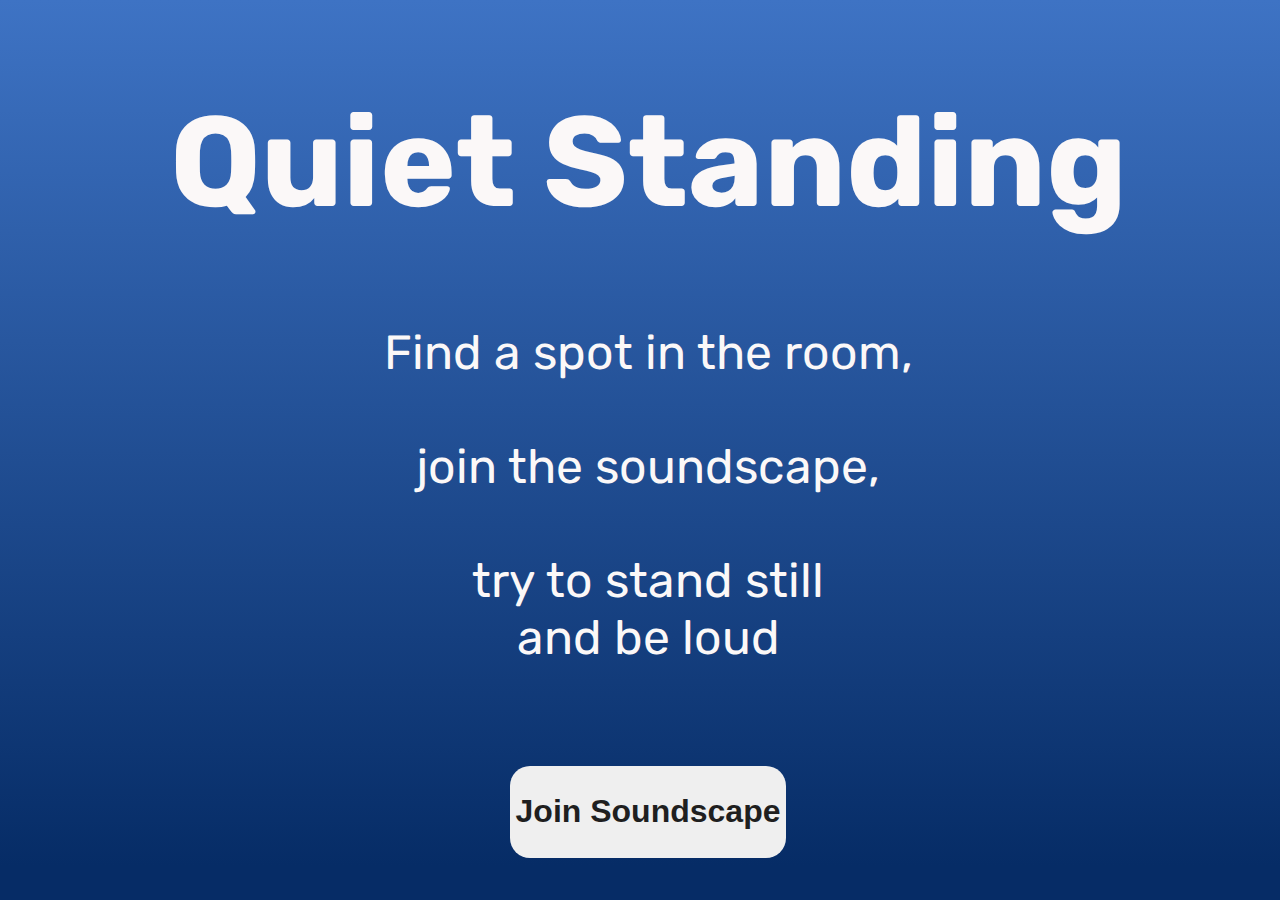
==== Audio.html @ 40e2f3aa "test UI and new pages" ====
<!doctype html>
<html lang=en>
    <head>
        <title>QuietStanding</title>
        <script src="gen.lib.js"></script>
        <link href="https://fonts.googleapis.com/css?family=Rubik" rel="stylesheet">
        <link rel="stylesheet" href="style.css" type="text/css">
    </head>
    <body>
        <script  type="text/javascript" src="intro.js"></script>
        <div class="PageText">
            <h1>Quiet Standing</h1>
            <p>
                Find a spot in the room, <br> <br>
                join the soundscape, <br> <br>
                try to stand still <br>
                and be loud
            </p>
        </div>
        <button class="accelPermsButton"  onclick="nextPage()"><h2>Join Soundscape</h2></button>
        <!-- <button id="test button"  style="height:50px;" onclick="nextPage()"><h2>Test jump </h2></button> -->
        <!-- <button id="audioButton"  style="height:50px;" onclick="test4()"><h2>test4</h2></button>
        <button id="audioButton"  style="height:50px;" onclick="test3()"><h2>test3</h2></button>
        <button id="audioButton"  style="height:50px;" onclick="test2()"><h2>test2</h2></button> -->
        <!-- <button id="audioButton"  style="height:50px;" onclick="audio2()"><h2>audio2</h2></button>
        <button id="audioButton"  style="height:50px;" onclick="audio3()"><h2>audio3</h2></button> -->

    </body>
</html>
---- style.css ----
html body{
    background-color: #062c66; 
    background-image: linear-gradient(#3e73c4, #062c66);
    font-family: Rubik, Georgia, serif !important;
    width: 100%;
    position: relative;
    text-align: center;
    background-repeat: no-repeat !important;
}
    
h1{
    font-size: 8rem;
}

h2{
    color: #1f1f1f;
    font-size: 2rem;
}

p{
    font-size: 3rem;
}

.PageText {
    color: #fbf8f8;
    margin-bottom: 100px;
}

.accelPermsButton {
    font-size: 3rem;
    border: none;
    border-radius: 20px;
    padding: 0, 20px;
}
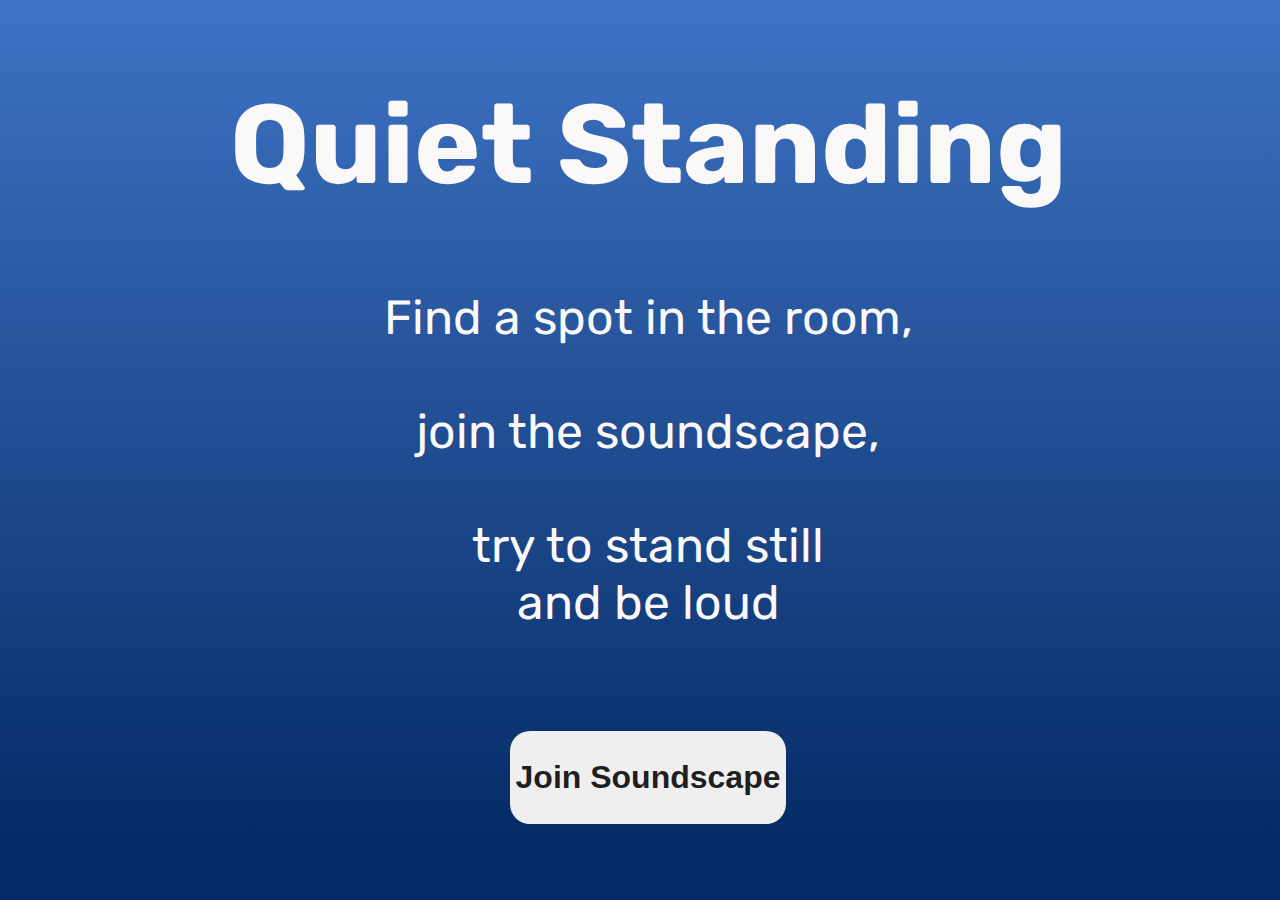
==== commit f4c26948: "more frequencies + cleaning" ====
--- a/Audio.html
+++ b/Audio.html
@@ -7,7 +7,7 @@
         <link rel="stylesheet" href="style.css" type="text/css">
     </head>
     <body>
-        <script  type="text/javascript" src="intro.js"></script>
+        <script  type="text/javascript" src="Motion.js"></script>
         <div class="PageText">
             <h1>Quiet Standing</h1>
             <p>
@@ -17,13 +17,6 @@
                 and be loud
             </p>
         </div>
-        <button class="accelPermsButton"  onclick="nextPage()"><h2>Join Soundscape</h2></button>
-        <!-- <button id="test button"  style="height:50px;" onclick="nextPage()"><h2>Test jump </h2></button> -->
-        <!-- <button id="audioButton"  style="height:50px;" onclick="test4()"><h2>test4</h2></button>
-        <button id="audioButton"  style="height:50px;" onclick="test3()"><h2>test3</h2></button>
-        <button id="audioButton"  style="height:50px;" onclick="test2()"><h2>test2</h2></button> -->
-        <!-- <button id="audioButton"  style="height:50px;" onclick="audio2()"><h2>audio2</h2></button>
-        <button id="audioButton"  style="height:50px;" onclick="audio3()"><h2>audio3</h2></button> -->
-
+        <button class="accelPermsButton"  onclick="audio2()"><h2>Join Soundscape</h2></button>
     </body>
 </html>--- a/style.css
+++ b/style.css
@@ -9,7 +9,8 @@
 }
     
 h1{
-    font-size: 8rem;
+    font-size: 7rem;
+    padding: 0.2rem;
 }
 
 h2{
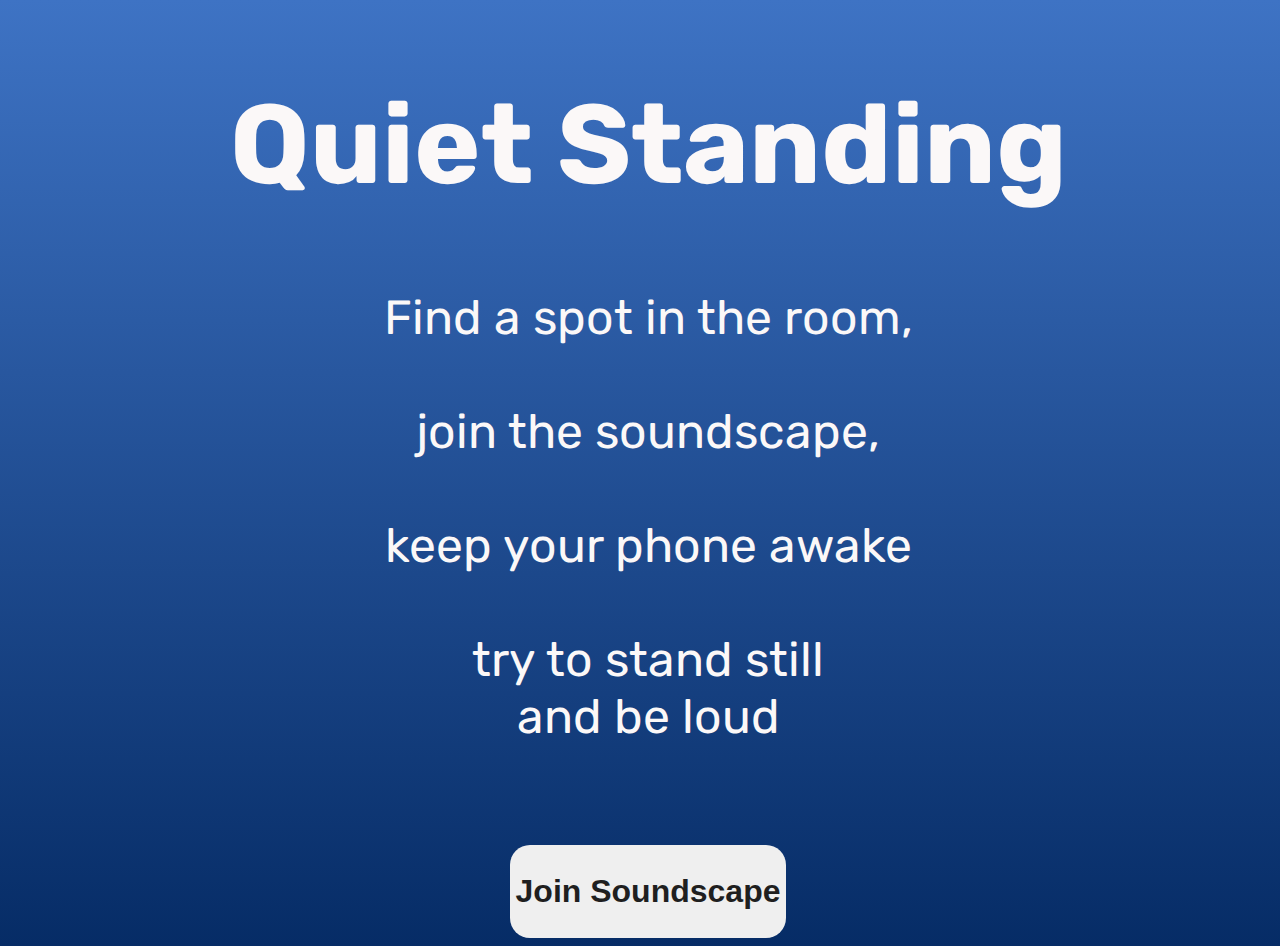
==== commit 0ab6d4f6: "keep phone awake" ====
--- a/Audio.html
+++ b/Audio.html
@@ -13,6 +13,7 @@
             <p>
                 Find a spot in the room, <br> <br>
                 join the soundscape, <br> <br>
+                keep your phone awake <br> <br>
                 try to stand still <br>
                 and be loud
             </p>
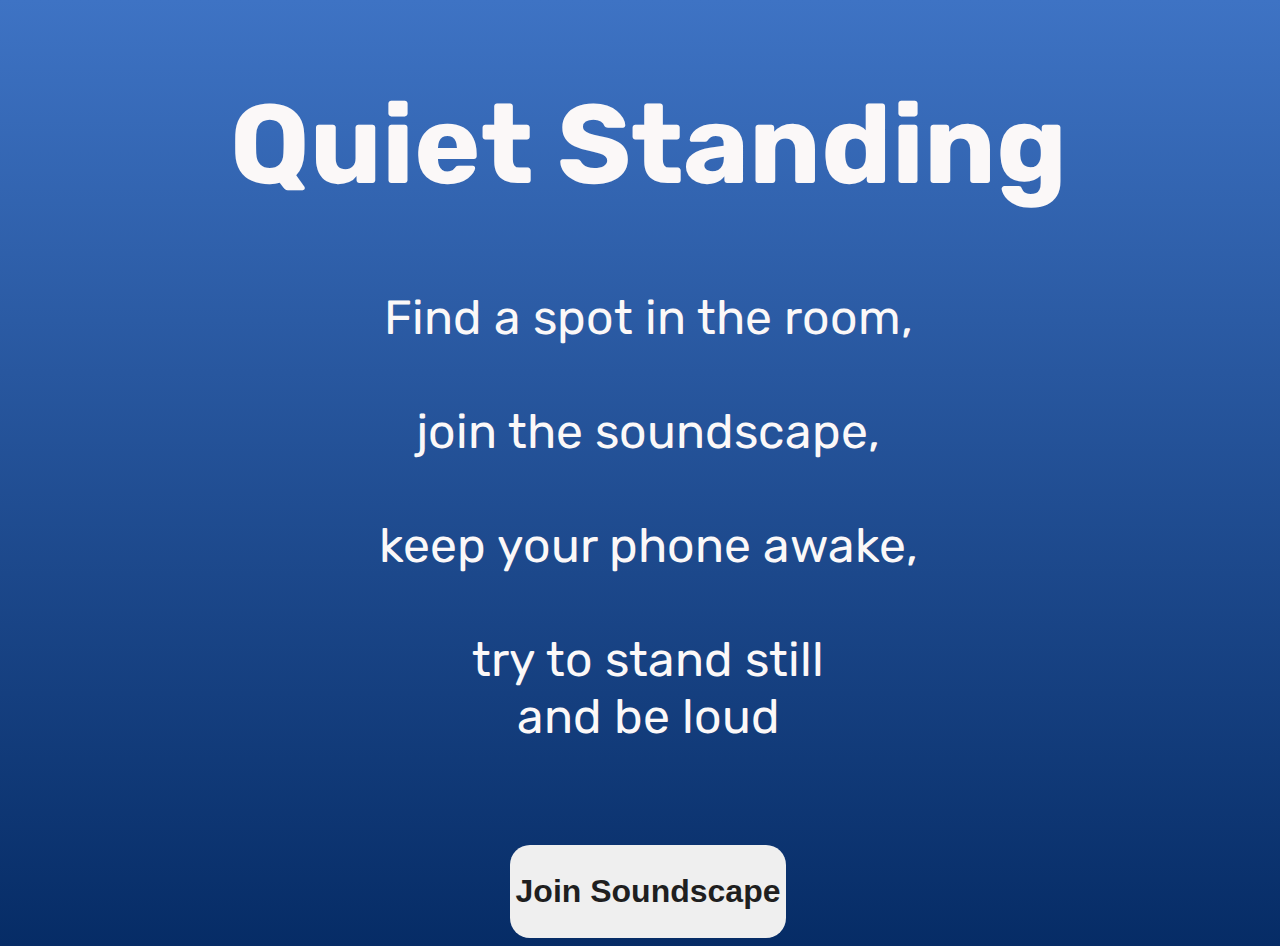
==== commit 5d5c07a3: "comma + rebuild?" ====
--- a/Audio.html
+++ b/Audio.html
@@ -13,7 +13,7 @@
             <p>
                 Find a spot in the room, <br> <br>
                 join the soundscape, <br> <br>
-                keep your phone awake <br> <br>
+                keep your phone awake, <br> <br>
                 try to stand still <br>
                 and be loud
             </p>
